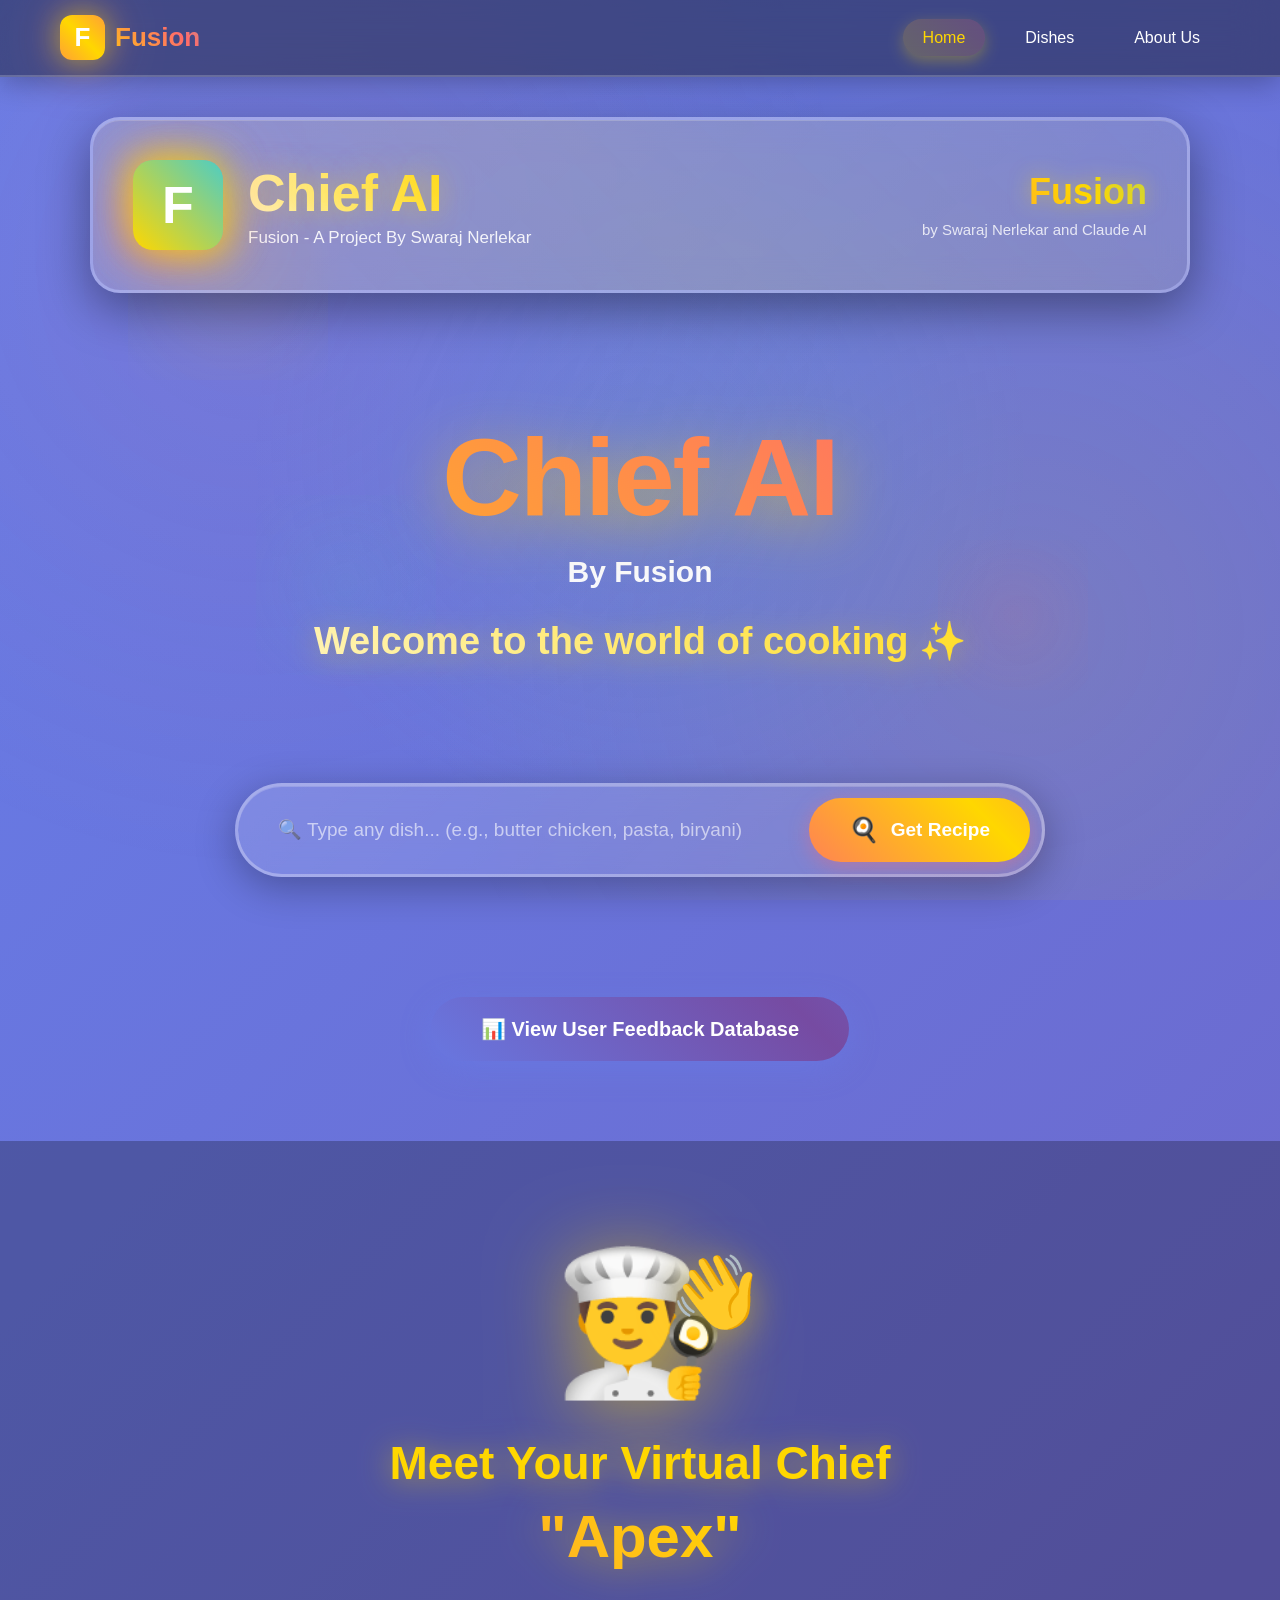
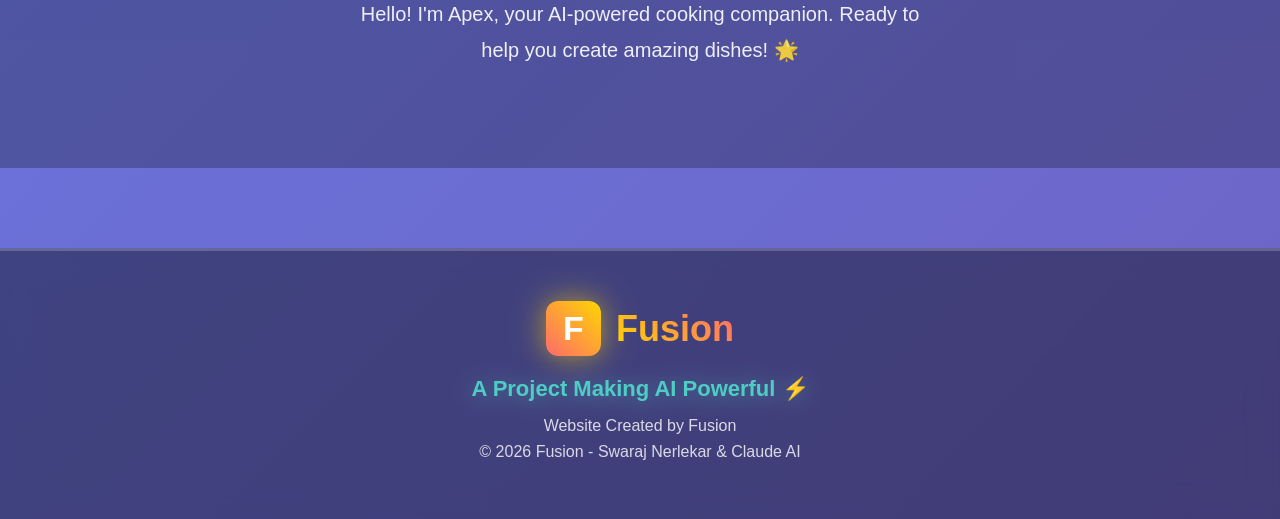
==== index.html @ 9bf187d8 "Add files via upload" ====
<!DOCTYPE html>
<html lang="en">
<head>
    <meta charset="UTF-8">
    <meta name="viewport" content="width=device-width, initial-scale=1.0">
    <title>Chief AI - Fusion by Swaraj Nerlekar ✨</title>
    <link rel="stylesheet" href="style.css">
    <style>
        /* Sparkle Effect */
        .sparkle {
            position: fixed;
            width: 4px;
            height: 4px;
            background: white;
            border-radius: 50%;
            pointer-events: none;
            animation: sparkleAnim 1.5s ease-out forwards;
            z-index: 9999;
        }

        @keyframes sparkleAnim {
            0% {
                opacity: 1;
                transform: scale(1) translateY(0);
            }
            100% {
                opacity: 0;
                transform: scale(0) translateY(-100px);
            }
        }

        /* Floating Background Shapes */
        .bg-decoration {
            position: fixed;
            width: 100%;
            height: 100%;
            top: 0;
            left: 0;
            pointer-events: none;
            z-index: 1;
            overflow: hidden;
        }

        .float-shape {
            position: absolute;
            opacity: 0.08;
            animation: floatRandom 20s ease-in-out infinite;
        }

        .shape1 {
            width: 200px;
            height: 200px;
            background: radial-gradient(circle, #ffd700, transparent);
            top: 20%;
            left: 10%;
            animation-delay: 0s;
        }

        .shape2 {
            width: 150px;
            height: 150px;
            background: radial-gradient(circle, #ff6b6b, transparent);
            top: 60%;
            right: 15%;
            animation-delay: 3s;
        }

        .shape3 {
            width: 180px;
            height: 180px;
            background: radial-gradient(circle, #4ecdc4, transparent);
            bottom: 25%;
            left: 20%;
            animation-delay: 6s;
        }

        @keyframes floatRandom {
            0%, 100% {
                transform: translate(0, 0) rotate(0deg);
            }
            33% {
                transform: translate(50px, -30px) rotate(120deg);
            }
            66% {
                transform: translate(-30px, 50px) rotate(240deg);
            }
        }

        /* Success Notification */
        .notification {
            position: fixed;
            top: 100px;
            right: -400px;
            background: linear-gradient(135deg, rgba(78, 205, 196, 0.95), rgba(68, 160, 141, 0.95));
            backdrop-filter: blur(10px);
            color: white;
            padding: 20px 30px;
            border-radius: 15px;
            box-shadow: 0 10px 40px rgba(0, 0, 0, 0.3);
            z-index: 10000;
            transition: right 0.5s ease;
            border: 2px solid rgba(255, 255, 255, 0.3);
        }

        .notification.show {
            right: 30px;
        }

        .notification-content {
            display: flex;
            align-items: center;
            gap: 15px;
        }

        .notification-icon {
            font-size: 30px;
        }

        .notification-text {
            font-size: 16px;
            font-weight: 600;
        }
    </style>
</head>
<body>
    <!-- Background Decorations -->
    <div class="bg-decoration">
        <div class="float-shape shape1"></div>
        <div class="float-shape shape2"></div>
        <div class="float-shape shape3"></div>
    </div>

    <!-- Success Notification -->
    <div id="notification" class="notification">
        <div class="notification-content">
            <span class="notification-icon">✅</span>
            <div>
                <div class="notification-text">Recipe Generated Successfully!</div>
                <div style="font-size: 13px; opacity: 0.9;">Scroll down to view your recipe</div>
            </div>
        </div>
    </div>

    <!-- Navigation Bar -->
    <nav class="navbar">
        <div class="nav-container">
            <div class="nav-logo">
                <span class="f-logo-nav">F</span>
                <span class="logo-text">Fusion</span>
            </div>
            <ul class="nav-menu">
                <li><a href="index.html" class="nav-link active">Home</a></li>
                <li><a href="dishes.html" class="nav-link">Dishes</a></li>
                <li><a href="about.html" class="nav-link">About Us</a></li>
            </ul>
        </div>
    </nav>

    <!-- Header with Title Box -->
    <header class="header-box">
        <div class="logo-container">
            <div class="f-logo">F</div>
            <div class="title-text">
                <h1 class="main-title">Chief AI</h1>
                <p class="subtitle">Fusion - A Project By Swaraj Nerlekar</p>
            </div>
        </div>
        <div class="fusion-badge">
            <span class="fusion-text">Fusion</span>
            <span class="credits">by Swaraj Nerlekar and Claude AI</span>
        </div>
    </header>

    <!-- Main Hero Section -->
    <section class="hero-section">
        <div class="dancing-title">
            <h2 class="chief-ai-main">Chief AI</h2>
            <p class="by-fusion">By Fusion</p>
        </div>
        <p class="welcome-text">Welcome to the world of cooking ✨</p>
    </section>

    <!-- AI Search Bar Section -->
    <section class="search-section">
        <div class="search-container">
            <div class="search-box">
                <input 
                    type="text" 
                    id="recipeSearch" 
                    placeholder="🔍 Type any dish... (e.g., butter chicken, pasta, biryani)"
                    autocomplete="off"
                />
                <button id="searchBtn" class="search-btn">
                    <span class="search-icon">🍳</span>
                    <span class="btn-text">Get Recipe</span>
                </button>
            </div>
        </div>
    </section>

    <!-- Loading Animation -->
    <div id="loadingAnimation" class="loading-container hidden">
        <div class="cooking-utensils">
            <span class="utensil">🍳</span>
            <span class="utensil">🔪</span>
            <span class="utensil">🥄</span>
            <span class="utensil">🍲</span>
        </div>
        <p class="loading-text">Your dish is being ready... ✨</p>
        <div class="loading-bar">
            <div class="loading-progress"></div>
        </div>
    </div>

    <!-- Recipe Display Section -->
    <section id="recipeSection" class="recipe-section hidden">
        <div class="recipe-container">
            <h2 id="recipeName" class="recipe-name"></h2>
            
            <!-- Ingredients -->
            <div class="ingredients-section">
                <h3 class="section-title">🥘 Ingredients</h3>
                <ul id="ingredientsList" class="ingredients-list"></ul>
            </div>

            <!-- Instructions -->
            <div class="instructions-section">
                <h3 class="section-title">👨‍🍳 Instructions</h3>
                <ol id="instructionsList" class="instructions-list"></ol>
            </div>

            <!-- Important Tips -->
            <div class="tips-section">
                <h3 class="section-title">⚠️ Important Tips</h3>
                <ul id="tipsList" class="tips-list"></ul>
            </div>
        </div>
    </section>

    <!-- Feedback Chat Section -->
    <section id="feedbackSection" class="feedback-section hidden">
        <div class="chat-container">
            <div class="chat-header">
                <div class="ai-avatar">🤖</div>
                <h3>How was your cooking experience?</h3>
            </div>
            <div id="chatMessages" class="chat-messages">
                <div class="ai-message">
                    <p>Hi! I'm your AI cooking assistant. How did the recipe turn out? Please share your experience! 😊</p>
                </div>
            </div>
            <div class="chat-input-container">
                <input 
                    type="text" 
                    id="userFeedback" 
                    placeholder="💬 Share your experience with the recipe..."
                    class="chat-input"
                />
                <button id="sendFeedback" class="send-btn">Send</button>
            </div>
        </div>
    </section>

    <!-- Database Viewer -->
    <section class="database-section">
        <button id="toggleDatabase" class="db-toggle-btn">📊 View User Feedback Database</button>
        <div id="databaseViewer" class="database-viewer hidden">
            <div class="db-header">
                <h3>📊 User Feedback Database</h3>
                <button id="closeDatabase" class="close-db-btn">✕</button>
            </div>
            <div class="db-stats">
                <div class="stat-box">
                    <span class="stat-value" id="totalFeedback">0</span>
                    <span class="stat-label">Total Feedbacks</span>
                </div>
                <div class="stat-box">
                    <span class="stat-value" id="totalRecipes">0</span>
                    <span class="stat-label">Recipes Generated</span>
                </div>
            </div>
            <table class="db-table">
                <thead>
                    <tr>
                        <th>ID</th>
                        <th>Recipe</th>
                        <th>User Feedback</th>
                        <th>AI Response</th>
                        <th>Timestamp</th>
                    </tr>
                </thead>
                <tbody id="databaseBody">
                </tbody>
            </table>
        </div>
    </section>

    <!-- Meet Your Virtual Chief -->
    <section class="virtual-chief-section">
        <div class="chief-container">
            <div class="chief-avatar-container">
                <div class="chief-avatar">👨‍🍳</div>
                <div class="waving-hand">👋</div>
            </div>
            <h2 class="chief-title">Meet Your Virtual Chief</h2>
            <h3 class="chief-name">"Apex"</h3>
            <p class="chief-intro">Hello! I'm Apex, your AI-powered cooking companion. Ready to help you create amazing dishes! 🌟</p>
        </div>
    </section>

    <!-- Footer -->
    <footer class="footer">
        <div class="footer-content">
            <div class="footer-logo">
                <span class="f-logo-footer">F</span>
                <span class="footer-brand">Fusion</span>
            </div>
            <p class="footer-tagline">A Project Making AI Powerful ⚡</p>
            <p class="footer-credits">Website Created by Fusion</p>
            <p class="footer-copyright">© 2026 Fusion - Swaraj Nerlekar & Claude AI</p>
        </div>
    </footer>

    <script src="main.js"></script>
    <script>
        // Sparkle effect on mouse move
        let lastSparkle = 0;
        document.addEventListener('mousemove', (e) => {
            const now = Date.now();
            if (now - lastSparkle > 50) { // Throttle sparkles
                createSparkle(e.clientX, e.clientY);
                lastSparkle = now;
            }
        });

        function createSparkle(x, y) {
            const sparkle = document.createElement('div');
            sparkle.className = 'sparkle';
            sparkle.style.left = x + 'px';
            sparkle.style.top = y + 'px';
            sparkle.style.background = `hsl(${Math.random() * 360}, 100%, 70%)`;
            document.body.appendChild(sparkle);
            
            setTimeout(() => sparkle.remove(), 1500);
        }

        // Show notification when recipe is generated
        function showNotification() {
            const notification = document.getElementById('notification');
            notification.classList.add('show');
            
            setTimeout(() => {
                notification.classList.remove('show');
            }, 4000);
        }

        // Add to your search function
        const originalSearchBtn = document.getElementById('searchBtn');
        originalSearchBtn.addEventListener('click', () => {
            const query = document.getElementById('recipeSearch').value.trim();
            if (query) {
                setTimeout(() => {
                    showNotification();
                }, 3000); // Show after loading completes
            }
        });

        // Smooth scroll to recipe
        function smoothScrollToRecipe() {
            document.getElementById('recipeSection').scrollIntoView({ 
                behavior: 'smooth',
                block: 'start'
            });
        }

        // Add parallax effect to background shapes
        document.addEventListener('mousemove', (e) => {
            const shapes = document.querySelectorAll('.float-shape');
            const x = e.clientX / window.innerWidth;
            const y = e.clientY / window.innerHeight;
            
            shapes.forEach((shape, index) => {
                const speed = (index + 1) * 20;
                const moveX = (x - 0.5) * speed;
                const moveY = (y - 0.5) * speed;
                shape.style.transform = `translate(${moveX}px, ${moveY}px)`;
            });
        });

        // Add typing effect sound (visual feedback)
        const searchInput = document.getElementById('recipeSearch');
        searchInput.addEventListener('input', function() {
            this.style.transform = 'scale(1.02)';
            setTimeout(() => {
                this.style.transform = 'scale(1)';
            }, 100);
        });

        // Add enter key animation
        document.getElementById('recipeSearch').addEventListener('keypress', (e) => {
            if (e.key === 'Enter') {
                const btn = document.getElementById('searchBtn');
                btn.style.transform = 'scale(0.95)';
                setTimeout(() => {
                    btn.style.transform = 'scale(1)';
                }, 150);
            }
        });

        // Add confetti effect when recipe loads
        function createConfetti() {
            const colors = ['#ffd700', '#ff6b6b', '#4ecdc4', '#fff'];
            for (let i = 0; i < 50; i++) {
                setTimeout(() => {
                    const confetti = document.createElement('div');
                    confetti.style.position = 'fixed';
                    confetti.style.width = '10px';
                    confetti.style.height = '10px';
                    confetti.style.backgroundColor = colors[Math.floor(Math.random() * colors.length)];
                    confetti.style.left = Math.random() * window.innerWidth + 'px';
                    confetti.style.top = '-20px';
                    confetti.style.borderRadius = '50%';
                    confetti.style.pointerEvents = 'none';
                    confetti.style.zIndex = '9999';
                    confetti.style.animation = 'confettiFall 3s ease-out forwards';
                    document.body.appendChild(confetti);
                    
                    setTimeout(() => confetti.remove(), 3000);
                }, i * 30);
            }
        }

        // Add confetti animation CSS
        const style = document.createElement('style');
        style.textContent = `
            @keyframes confettiFall {
                to {
                    transform: translateY(${window.innerHeight}px) rotate(${Math.random() * 360}deg);
                    opacity: 0;
                }
            }
        `;
        document.head.appendChild(style);
    </script>
</body>
</html>
---- style.css ----
* {
    margin: 0;
    padding: 0;
    box-sizing: border-box;
}

body {
    font-family: 'Segoe UI', Tahoma, Geneva, Verdana, sans-serif;
    background: linear-gradient(135deg, #667eea 0%, #764ba2 50%, #f093fb 100%);
    background-size: 400% 400%;
    animation: gradientFlow 15s ease infinite;
    color: #fff;
    overflow-x: hidden;
    position: relative;
}

/* Animated Background */
@keyframes gradientFlow {
    0% { background-position: 0% 50%; }
    50% { background-position: 100% 50%; }
    100% { background-position: 0% 50%; }
}

/* Floating Particles */
body::before {
    content: "";
    position: fixed;
    width: 100%;
    height: 100%;
    background-image: 
        radial-gradient(circle at 20% 30%, rgba(255, 107, 107, 0.1) 0%, transparent 50%),
        radial-gradient(circle at 80% 70%, rgba(255, 215, 0, 0.1) 0%, transparent 50%),
        radial-gradient(circle at 50% 50%, rgba(78, 205, 196, 0.1) 0%, transparent 50%);
    animation: particleFloat 20s ease-in-out infinite;
    pointer-events: none;
    z-index: 0;
}

@keyframes particleFloat {
    0%, 100% { opacity: 0.3; transform: scale(1); }
    50% { opacity: 0.6; transform: scale(1.1); }
}

/* Navbar */
.navbar {
    background: rgba(0, 0, 0, 0.4);
    backdrop-filter: blur(20px);
    padding: 15px 0;
    position: sticky;
    top: 0;
    z-index: 1000;
    border-bottom: 2px solid rgba(255, 255, 255, 0.2);
    box-shadow: 0 4px 30px rgba(0, 0, 0, 0.3);
}

.nav-container {
    max-width: 1200px;
    margin: 0 auto;
    display: flex;
    justify-content: space-between;
    align-items: center;
    padding: 0 20px;
    position: relative;
    z-index: 10;
}

.nav-logo {
    display: flex;
    align-items: center;
    gap: 10px;
    cursor: pointer;
    transition: transform 0.3s ease;
}

.nav-logo:hover {
    transform: scale(1.05);
}

.f-logo-nav {
    width: 45px;
    height: 45px;
    background: linear-gradient(45deg, #ff6b6b, #ffd700, #ff6b6b);
    background-size: 200% 200%;
    animation: logoGlow 3s ease infinite;
    border-radius: 12px;
    display: flex;
    align-items: center;
    justify-content: center;
    font-size: 26px;
    font-weight: bold;
    color: white;
    box-shadow: 0 0 30px rgba(255, 215, 0, 0.6), 0 0 60px rgba(255, 107, 107, 0.4);
}

@keyframes logoGlow {
    0%, 100% { background-position: 0% 50%; }
    50% { background-position: 100% 50%; }
}

.logo-text {
    font-size: 26px;
    font-weight: bold;
    background: linear-gradient(45deg, #ffd700, #ff6b6b, #4ecdc4);
    background-size: 200% 200%;
    animation: textShine 3s ease infinite;
    -webkit-background-clip: text;
    -webkit-text-fill-color: transparent;
    background-clip: text;
}

@keyframes textShine {
    0%, 100% { background-position: 0% 50%; }
    50% { background-position: 100% 50%; }
}

.nav-menu {
    display: flex;
    list-style: none;
    gap: 20px;
}

.nav-link {
    color: white;
    text-decoration: none;
    font-size: 16px;
    font-weight: 500;
    padding: 10px 20px;
    border-radius: 25px;
    transition: all 0.3s ease;
    position: relative;
    overflow: hidden;
}

.nav-link::before {
    content: "";
    position: absolute;
    top: 50%;
    left: 50%;
    width: 0;
    height: 0;
    border-radius: 50%;
    background: rgba(255, 255, 255, 0.2);
    transform: translate(-50%, -50%);
    transition: width 0.3s ease, height 0.3s ease;
}

.nav-link:hover::before {
    width: 200px;
    height: 200px;
}

.nav-link:hover, .nav-link.active {
    background: linear-gradient(45deg, rgba(255, 215, 0, 0.2), rgba(255, 107, 107, 0.2));
    color: #ffd700;
    transform: translateY(-2px);
    box-shadow: 0 5px 15px rgba(255, 215, 0, 0.3);
}

/* Header Box */
.header-box {
    background: linear-gradient(135deg, rgba(255, 255, 255, 0.15) 0%, rgba(255, 255, 255, 0.08) 100%);
    backdrop-filter: blur(15px);
    border: 3px solid rgba(255, 255, 255, 0.25);
    border-radius: 30px;
    padding: 40px;
    margin: 40px auto;
    max-width: 1100px;
    display: flex;
    justify-content: space-between;
    align-items: center;
    box-shadow: 0 15px 50px rgba(0, 0, 0, 0.4), inset 0 1px 0 rgba(255, 255, 255, 0.2);
    position: relative;
    z-index: 10;
    overflow: hidden;
}

.header-box::before {
    content: "";
    position: absolute;
    top: -50%;
    left: -50%;
    width: 200%;
    height: 200%;
    background: linear-gradient(45deg, transparent, rgba(255, 215, 0, 0.1), transparent);
    animation: shimmer 3s infinite;
}

@keyframes shimmer {
    0% { transform: translateX(-100%) translateY(-100%) rotate(45deg); }
    100% { transform: translateX(100%) translateY(100%) rotate(45deg); }
}

.logo-container {
    display: flex;
    align-items: center;
    gap: 25px;
    position: relative;
    z-index: 2;
}

.f-logo {
    width: 90px;
    height: 90px;
    background: linear-gradient(45deg, #ff6b6b, #ffd700, #4ecdc4, #ff6b6b);
    background-size: 300% 300%;
    animation: gradientShift 4s ease infinite, pulse 2s ease-in-out infinite;
    border-radius: 20px;
    display: flex;
    align-items: center;
    justify-content: center;
    font-size: 52px;
    font-weight: bold;
    color: white;
    box-shadow: 0 0 40px rgba(255, 215, 0, 0.8), 0 0 80px rgba(255, 107, 107, 0.5);
    position: relative;
}

.f-logo::after {
    content: "";
    position: absolute;
    top: -5px;
    left: -5px;
    right: -5px;
    bottom: -5px;
    background: linear-gradient(45deg, #ff6b6b, #ffd700, #4ecdc4);
    border-radius: 20px;
    z-index: -1;
    filter: blur(20px);
    opacity: 0.6;
}

@keyframes gradientShift {
    0%, 100% { background-position: 0% 50%; }
    50% { background-position: 100% 50%; }
}

@keyframes pulse {
    0%, 100% { transform: scale(1); }
    50% { transform: scale(1.05); }
}

.title-text .main-title {
    font-size: 52px;
    font-weight: 900;
    background: linear-gradient(45deg, #fff, #ffd700, #fff);
    background-size: 200% 200%;
    animation: textFlow 3s ease infinite;
    -webkit-background-clip: text;
    -webkit-text-fill-color: transparent;
    background-clip: text;
    margin-bottom: 5px;
    text-shadow: 0 0 30px rgba(255, 215, 0, 0.5);
}

@keyframes textFlow {
    0%, 100% { background-position: 0% 50%; }
    50% { background-position: 100% 50%; }
}

.title-text .subtitle {
    font-size: 17px;
    color: rgba(255, 255, 255, 0.9);
    font-weight: 500;
}

.fusion-badge {
    text-align: right;
    position: relative;
    z-index: 2;
}

.fusion-text {
    display: block;
    font-size: 36px;
    font-weight: bold;
    background: linear-gradient(45deg, #ff6b6b, #ffd700, #4ecdc4, #ff6b6b);
    background-size: 300% 300%;
    -webkit-background-clip: text;
    -webkit-text-fill-color: transparent;
    background-clip: text;
    animation: gradientShift 4s ease infinite;
    margin-bottom: 8px;
    filter: drop-shadow(0 0 10px rgba(255, 215, 0, 0.5));
}

.credits {
    font-size: 15px;
    color: rgba(255, 255, 255, 0.8);
}

/* Hero Section */
.hero-section {
    text-align: center;
    padding: 80px 20px;
    position: relative;
    z-index: 10;
}

.dancing-title {
    position: relative;
}

.chief-ai-main {
    font-size: 110px;
    font-weight: 900;
    background: linear-gradient(45deg, #ffd700, #ff6b6b, #4ecdc4, #ffd700);
    background-size: 300% 300%;
    -webkit-background-clip: text;
    -webkit-text-fill-color: transparent;
    background-clip: text;
    animation: gradientShift 4s ease infinite, dance 3s ease-in-out infinite;
    margin-bottom: 15px;
    filter: drop-shadow(0 10px 30px rgba(255, 215, 0, 0.6));
    letter-spacing: -2px;
}

@keyframes dance {
    0%, 100% { transform: translateY(0) scale(1) rotate(0deg); }
    25% { transform: translateY(-15px) scale(1.03) rotate(-1deg); }
    50% { transform: translateY(0) scale(0.98) rotate(0deg); }
    75% { transform: translateY(-10px) scale(1.02) rotate(1deg); }
}

.by-fusion {
    font-size: 30px;
    color: rgba(255, 255, 255, 0.95);
    font-weight: 600;
    animation: fadeGlow 2s ease-in-out infinite;
}

@keyframes fadeGlow {
    0%, 100% { opacity: 0.8; }
    50% { opacity: 1; text-shadow: 0 0 20px rgba(255, 215, 0, 0.5); }
}

.welcome-text {
    font-size: 38px;
    font-weight: 700;
    background: linear-gradient(45deg, #fff, #ffd700, #4ecdc4, #fff);
    background-size: 300% 300%;
    -webkit-background-clip: text;
    -webkit-text-fill-color: transparent;
    background-clip: text;
    animation: gradientShift 3s ease infinite;
    margin-top: 30px;
    filter: drop-shadow(0 5px 15px rgba(255, 215, 0, 0.4));
}

/* Search Section */
.search-section {
    padding: 40px 20px;
    max-width: 850px;
    margin: 0 auto;
    position: relative;
    z-index: 10;
}

.search-box {
    display: flex;
    gap: 12px;
    background: linear-gradient(135deg, rgba(255, 255, 255, 0.15), rgba(255, 255, 255, 0.08));
    backdrop-filter: blur(15px);
    border: 3px solid rgba(255, 255, 255, 0.3);
    border-radius: 50px;
    padding: 12px;
    box-shadow: 0 10px 40px rgba(0, 0, 0, 0.3), inset 0 1px 0 rgba(255, 255, 255, 0.2);
    transition: all 0.3s ease;
}

.search-box:hover {
    border-color: rgba(255, 215, 0, 0.5);
    box-shadow: 0 15px 50px rgba(255, 215, 0, 0.3), inset 0 1px 0 rgba(255, 255, 255, 0.2);
}

#recipeSearch {
    flex: 1;
    background: transparent;
    border: none;
    outline: none;
    color: white;
    font-size: 19px;
    padding: 18px 28px;
    font-weight: 500;
}

#recipeSearch::placeholder {
    color: rgba(255, 255, 255, 0.6);
}

.search-btn {
    background: linear-gradient(45deg, #ff6b6b, #ffd700, #ff6b6b);
    background-size: 200% 200%;
    animation: buttonGradient 3s ease infinite;
    border: none;
    border-radius: 40px;
    padding: 18px 40px;
    color: white;
    font-size: 19px;
    font-weight: 700;
    cursor: pointer;
    display: flex;
    align-items: center;
    gap: 12px;
    transition: all 0.3s ease;
    box-shadow: 0 5px 20px rgba(255, 107, 107, 0.4);
}

@keyframes buttonGradient {
    0%, 100% { background-position: 0% 50%; }
    50% { background-position: 100% 50%; }
}

.search-btn:hover {
    transform: translateY(-3px) scale(1.05);
    box-shadow: 0 10px 30px rgba(255, 107, 107, 0.6);
}

.search-btn:active {
    transform: translateY(-1px) scale(1.02);
}

.search-icon {
    font-size: 24px;
    animation: iconSpin 2s ease-in-out infinite;
}

@keyframes iconSpin {
    0%, 100% { transform: rotate(0deg); }
    25% { transform: rotate(-10deg); }
    75% { transform: rotate(10deg); }
}

/* Loading Animation */
.loading-container {
    text-align: center;
    padding: 80px 20px;
    position: relative;
    z-index: 10;
}

.cooking-utensils {
    display: flex;
    justify-content: center;
    gap: 40px;
    margin-bottom: 40px;
}

.utensil {
    font-size: 70px;
    animation: bounce 1.2s ease-in-out infinite;
    filter: drop-shadow(0 8px 20px rgba(255, 215, 0, 0.4));
}

.utensil:nth-child(1) { animation-delay: 0s; }
.utensil:nth-child(2) { animation-delay: 0.2s; }
.utensil:nth-child(3) { animation-delay: 0.4s; }
.utensil:nth-child(4) { animation-delay: 0.6s; }

@keyframes bounce {
    0%, 100% { transform: translateY(0) rotate(0deg); }
    50% { transform: translateY(-25px) rotate(15deg); }
}

.loading-text {
    font-size: 32px;
    font-weight: 700;
    background: linear-gradient(45deg, #ffd700, #ff6b6b, #4ecdc4);
    background-size: 200% 200%;
    -webkit-background-clip: text;
    -webkit-text-fill-color: transparent;
    background-clip: text;
    animation: textShine 2s ease infinite, pulse 1.5s ease-in-out infinite;
    margin-bottom: 30px;
}

.loading-bar {
    width: 350px;
    height: 10px;
    background: rgba(255, 255, 255, 0.2);
    border-radius: 10px;
    margin: 0 auto;
    overflow: hidden;
    box-shadow: 0 4px 15px rgba(0, 0, 0, 0.3), inset 0 2px 5px rgba(0, 0, 0, 0.3);
}

.loading-progress {
    height: 100%;
    background: linear-gradient(90deg, #ff6b6b, #ffd700, #4ecdc4, #ff6b6b);
    background-size: 300% 100%;
    animation: loading 2.5s linear infinite;
    box-shadow: 0 0 20px rgba(255, 215, 0, 0.6);
}

@keyframes loading {
    0% { width: 0%; background-position: 0% 0%; }
    100% { width: 100%; background-position: 300% 0%; }
}

.hidden {
    display: none !important;
}

/* Recipe Section */
.recipe-section {
    max-width: 950px;
    margin: 60px auto;
    padding: 0 20px;
    position: relative;
    z-index: 10;
}

.recipe-container {
    background: linear-gradient(135deg, rgba(255, 255, 255, 0.12), rgba(255, 255, 255, 0.06));
    backdrop-filter: blur(15px);
    border: 3px solid rgba(255, 255, 255, 0.25);
    border-radius: 30px;
    padding: 50px;
    box-shadow: 0 15px 50px rgba(0, 0, 0, 0.4), inset 0 1px 0 rgba(255, 255, 255, 0.2);
    animation: slideUp 0.6s ease-out;
}

@keyframes slideUp {
    from { opacity: 0; transform: translateY(30px); }
    to { opacity: 1; transform: translateY(0); }
}

.recipe-name {
    font-size: 56px;
    font-weight: 900;
    text-align: center;
    margin-bottom: 50px;
    background: linear-gradient(45deg, #ffd700, #ff6b6b, #4ecdc4);
    background-size: 200% 200%;
    -webkit-background-clip: text;
    -webkit-text-fill-color: transparent;
    background-clip: text;
    animation: textShine 3s ease infinite;
    filter: drop-shadow(0 5px 20px rgba(255, 215, 0, 0.5));
}

.section-title {
    font-size: 32px;
    margin-bottom: 25px;
    color: #ffd700;
    display: flex;
    align-items: center;
    gap: 10px;
    filter: drop-shadow(0 2px 10px rgba(255, 215, 0, 0.4));
}

.ingredients-section, .instructions-section, .tips-section {
    margin-bottom: 40px;
}

.ingredients-list, .instructions-list, .tips-list {
    background: rgba(0, 0, 0, 0.25);
    border-radius: 20px;
    padding: 30px;
    box-shadow: inset 0 2px 10px rgba(0, 0, 0, 0.3);
}

.ingredients-list li, .instructions-list li, .tips-list li {
    font-size: 19px;
    line-height: 2.2;
    padding: 12px 0;
    border-bottom: 1px solid rgba(255, 255, 255, 0.1);
    transition: all 0.3s ease;
}

.ingredients-list li:hover, .instructions-list li:hover, .tips-list li:hover {
    padding-left: 10px;
    background: rgba(255, 215, 0, 0.1);
    border-radius: 10px;
    border-bottom-color: rgba(255, 215, 0, 0.3);
}

.ingredients-list li:last-child, .instructions-list li:last-child, .tips-list li:last-child {
    border-bottom: none;
}

/* Feedback Chat Section */
.feedback-section {
    max-width: 850px;
    margin: 80px auto;
    padding: 0 20px;
    position: relative;
    z-index: 10;
}

.chat-container {
    background: linear-gradient(135deg, rgba(255, 255, 255, 0.12), rgba(255, 255, 255, 0.06));
    backdrop-filter: blur(15px);
    border: 3px solid rgba(255, 255, 255, 0.25);
    border-radius: 30px;
    padding: 40px;
    box-shadow: 0 15px 50px rgba(0, 0, 0, 0.4), inset 0 1px 0 rgba(255, 255, 255, 0.2);
}

.chat-header {
    text-align: center;
    margin-bottom: 30px;
}

.ai-avatar {
    font-size: 70px;
    margin-bottom: 15px;
    animation: wave 2.5s ease-in-out infinite;
    filter: drop-shadow(0 5px 20px rgba(255, 215, 0, 0.5));
}

@keyframes wave {
    0%, 100% { transform: rotate(0deg); }
    25% { transform: rotate(-15deg) scale(1.1); }
    75% { transform: rotate(15deg) scale(1.1); }
}

.chat-header h3 {
    font-size: 28px;
    background: linear-gradient(45deg, #ffd700, #ff6b6b);
    -webkit-background-clip: text;
    -webkit-text-fill-color: transparent;
    background-clip: text;
}

.chat-messages {
    max-height: 350px;
    overflow-y: auto;
    margin-bottom: 25px;
    padding: 25px;
    background: rgba(0, 0, 0, 0.25);
    border-radius: 20px;
    box-shadow: inset 0 2px 10px rgba(0, 0, 0, 0.3);
}

.chat-messages::-webkit-scrollbar {
    width: 8px;
}

.chat-messages::-webkit-scrollbar-track {
    background: rgba(255, 255, 255, 0.1);
    border-radius: 10px;
}

.chat-messages::-webkit-scrollbar-thumb {
    background: linear-gradient(45deg, #ffd700, #ff6b6b);
    border-radius: 10px;
}

.ai-message, .user-message {
    padding: 18px 22px;
    margin-bottom: 15px;
    border-radius: 18px;
    animation: slideIn 0.4s ease-out;
    box-shadow: 0 4px 15px rgba(0, 0, 0, 0.2);
}

.ai-message {
    background: linear-gradient(135deg, rgba(255, 215, 0, 0.25), rgba(255, 215, 0, 0.15));
    border-left: 5px solid #ffd700;
}

.user-message {
    background: linear-gradient(135deg, rgba(78, 205, 196, 0.25), rgba(78, 205, 196, 0.15));
    border-left: 5px solid #4ecdc4;
}

@keyframes slideIn {
    from { opacity: 0; transform: translateX(-30px); }
    to { opacity: 1; transform: translateX(0); }
}

.chat-input-container {
    display: flex;
    gap: 12px;
}

.chat-input {
    flex: 1;
    background: rgba(255, 255, 255, 0.1);
    border: 2px solid rgba(255, 255, 255, 0.3);
    border-radius: 30px;
    padding: 18px 25px;
    color: white;
    font-size: 17px;
    outline: none;
    transition: all 0.3s ease;
}

.chat-input:focus {
    border-color: rgba(255, 215, 0, 0.5);
    box-shadow: 0 0 20px rgba(255, 215, 0, 0.3);
}

.send-btn {
    background: linear-gradient(45deg, #4ecdc4, #44a08d);
    border: none;
    border-radius: 30px;
    padding: 18px 35px;
    color: white;
    font-weight: 700;
    font-size: 17px;
    cursor: pointer;
    transition: all 0.3s ease;
    box-shadow: 0 5px 20px rgba(78, 205, 196, 0.4);
}

.send-btn:hover {
    transform: translateY(-3px) scale(1.05);
    box-shadow: 0 10px 30px rgba(78, 205, 196, 0.6);
}

/* Database Section */
.database-section {
    max-width: 1150px;
    margin: 80px auto;
    padding: 0 20px;
    position: relative;
    z-index: 10;
}

.db-toggle-btn {
    display: block;
    margin: 0 auto;
    background: linear-gradient(45deg, #667eea, #764ba2, #667eea);
    background-size: 200% 200%;
    animation: buttonGradient 3s ease infinite;
    border: none;
    border-radius: 35px;
    padding: 20px 50px;
    color: white;
    font-size: 20px;
    font-weight: 700;
    cursor: pointer;
    transition: all 0.3s ease;
    box-shadow: 0 8px 30px rgba(102, 126, 234, 0.4);
}

.db-toggle-btn:hover {
    transform: translateY(-5px) scale(1.05);
    box-shadow: 0 15px 40px rgba(102, 126, 234, 0.6);
}

.database-viewer {
    background: linear-gradient(135deg, rgba(255, 255, 255, 0.12), rgba(255, 255, 255, 0.06));
    backdrop-filter: blur(15px);
    border: 3px solid rgba(255, 255, 255, 0.25);
    border-radius: 30px;
    padding: 40px;
    margin-top: 30px;
    box-shadow: 0 15px 50px rgba(0, 0, 0, 0.4), inset 0 1px 0 rgba(255, 255, 255, 0.2);
    animation: slideUp 0.6s ease-out;
}

.db-header {
    display: flex;
    justify-content: space-between;
    align-items: center;
    margin-bottom: 30px;
}

.db-header h3 {
    font-size: 32px;
    background: linear-gradient(45deg, #ffd700, #ff6b6b);
    -webkit-background-clip: text;
    -webkit-text-fill-color: transparent;
    background-clip: text;
}

.close-db-btn {
    background: rgba(255, 107, 107, 0.4);
    border: 2px solid rgba(255, 107, 107, 0.6);
    border-radius: 50%;
    width: 45px;
    height: 45px;
    color: white;
    font-size: 22px;
    cursor: pointer;
    transition: all 0.3s ease;
}

.close-db-btn:hover {
    background: rgba(255, 107, 107, 0.6);
    transform: rotate(90deg) scale(1.1);
    box-shadow: 0 5px 20px rgba(255, 107, 107, 0.5);
}

.db-stats {
    display: flex;
    gap: 25px;
    margin-bottom: 35px;
}

.stat-box {
    flex: 1;
    background: linear-gradient(135deg, rgba(0, 0, 0, 0.35), rgba(0, 0, 0, 0.25));
    border: 2px solid rgba(255, 215, 0, 0.3);
    border-radius: 20px;
    padding: 25px;
    text-align: center;
    transition: all 0.3s ease;
    box-shadow: inset 0 2px 10px rgba(0, 0, 0, 0.3);
}

.stat-box:hover {
    transform: translateY(-5px);
    box-shadow: 0 10px 30px rgba(255, 215, 0, 0.3), inset 0 2px 10px rgba(0, 0, 0, 0.3);
    border-color: rgba(255, 215, 0, 0.5);
}

.stat-value {
    display: block;
    font-size: 42px;
    font-weight: 900;
    background: linear-gradient(45deg, #ffd700, #ff6b6b);
    -webkit-background-clip: text;
    -webkit-text-fill-color: transparent;
    background-clip: text;
    margin-bottom: 8px;
}

.stat-label {
    display: block;
    font-size: 16px;
    color: rgba(255, 255, 255, 0.8);
    font-weight: 600;
}

.db-table {
    width: 100%;
    border-collapse: collapse;
    background: rgba(0, 0, 0, 0.25);
    border-radius: 20px;
    overflow: hidden;
    box-shadow: inset 0 2px 10px rgba(0, 0, 0, 0.3);
}

.db-table th, .db-table td {
    padding: 18px;
    text-align: left;
    border-bottom: 1px solid rgba(255, 255, 255, 0.1);
}

.db-table th {
    background: linear-gradient(135deg, rgba(255, 215, 0, 0.25), rgba(255, 215, 0, 0.15));
    font-weight: 700;
    color: #ffd700;
    font-size: 17px;
}

.db-table tr:hover {
    background: rgba(255, 215, 0, 0.08);
}

/* Virtual Chief Section */
.virtual-chief-section {
    text-align: center;
    padding: 100px 20px;
    background: rgba(0, 0, 0, 0.25);
    margin: 80px 0;
    position: relative;
    z-index: 10;
}

.chief-avatar-container {
    position: relative;
    display: inline-block;
    margin-bottom: 30px;
}

.chief-avatar {
    font-size: 140px;
    animation: float 4s ease-in-out infinite;
    filter: drop-shadow(0 10px 40px rgba(255, 215, 0, 0.6));
}

@keyframes float {
    0%, 100% { transform: translateY(0); }
    50% { transform: translateY(-25px); }
}

.waving-hand {
    position: absolute;
    font-size: 70px;
    top: 10px;
    right: -30px;
    animation: waveHand 1.5s ease-in-out infinite;
    filter: drop-shadow(0 5px 20px rgba(255, 215, 0, 0.5));
}

@keyframes waveHand {
    0%, 100% { transform: rotate(0deg); }
    25% { transform: rotate(25deg); }
    75% { transform: rotate(-25deg); }
}

.chief-title {
    font-size: 46px;
    margin-bottom: 12px;
    color: #ffd700;
    filter: drop-shadow(0 3px 15px rgba(255, 215, 0, 0.5));
}

.chief-name {
    font-size: 60px;
    font-weight: 900;
    background: linear-gradient(45deg, #ff6b6b, #ffd700, #4ecdc4, #ff6b6b);
    background-size: 200% 200%;
    -webkit-background-clip: text;
    -webkit-text-fill-color: transparent;
    background-clip: text;
    animation: textShine 3s ease infinite;
    margin-bottom: 25px;
    filter: drop-shadow(0 5px 20px rgba(255, 215, 0, 0.5));
}

.chief-intro {
    font-size: 20px;
    max-width: 600px;
    margin: 0 auto;
    color: rgba(255, 255, 255, 0.9);
    line-height: 1.8;
}

/* Footer */
.footer {
    background: rgba(0, 0, 0, 0.4);
    backdrop-filter: blur(15px);
    border-top: 3px solid rgba(255, 255, 255, 0.2);
    padding: 50px 20px;
    text-align: center;
    position: relative;
    z-index: 10;
}

.footer-content {
    max-width: 1200px;
    margin: 0 auto;
}

.footer-logo {
    display: flex;
    align-items: center;
    justify-content: center;
    gap: 15px;
    margin-bottom: 20px;
}

.f-logo-footer {
    width: 55px;
    height: 55px;
    background: linear-gradient(45deg, #ff6b6b, #ffd700);
    border-radius: 12px;
    display: inline-flex;
    align-items: center;
    justify-content: center;
    font-size: 34px;
    font-weight: bold;
    box-shadow: 0 0 30px rgba(255, 215, 0, 0.6);
}

.footer-brand {
    font-size: 36px;
    font-weight: bold;
    background: linear-gradient(45deg, #ffd700, #ff6b6b);
    -webkit-background-clip: text;
    -webkit-text-fill-color: transparent;
    background-clip: text;
}

.footer-tagline {
    font-size: 22px;
    font-weight: 700;
    color: #4ecdc4;
    margin: 15px 0;
    filter: drop-shadow(0 2px 10px rgba(78, 205, 196, 0.5));
}

.footer-credits, .footer-copyright {
    font-size: 16px;
    color: rgba(255, 255, 255, 0.8);
    margin: 8px 0;
}

/* Responsive Design */
@media (max-width: 768px) {
    .header-box {
        flex-direction: column;
        text-align: center;
        gap: 25px;
        padding: 30px 20px;
    }
    
    .chief-ai-main {
        font-size: 60px;
    }
    
    .nav-menu {
        gap: 10px;
    }
    
    .nav-link {
        padding: 8px 14px;
        font-size: 14px;
    }
    
    .recipe-container, .chat-container, .database-viewer {
        padding: 30px 20px;
    }
    
    .db-stats {
        flex-direction: column;
    }
    
    .f-logo {
        width: 70px;
        height: 70px;
        font-size: 40px;
    }
    
    .title-text .main-title {
        font-size: 36px;
    }
    
    .fusion-text {
        font-size: 28px;
    }
}
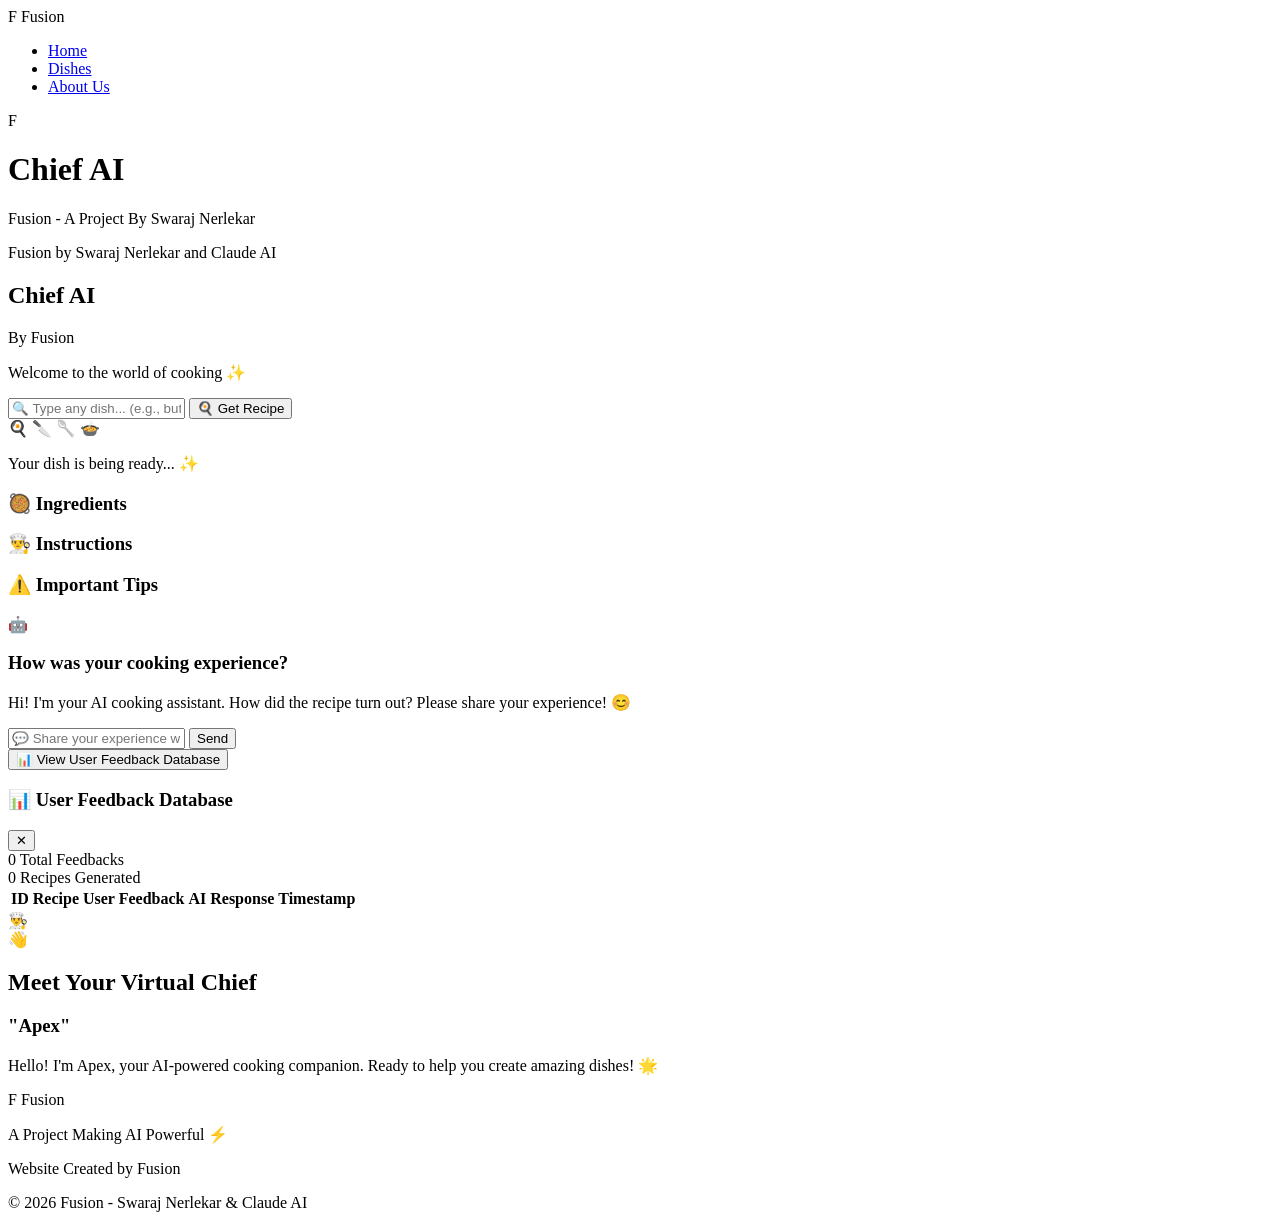
==== commit 46767df2: "Add files via upload" ====
--- a/index.html
+++ b/index.html
@@ -4,143 +4,9 @@
     <meta charset="UTF-8">
     <meta name="viewport" content="width=device-width, initial-scale=1.0">
     <title>Chief AI - Fusion by Swaraj Nerlekar ✨</title>
-    <link rel="stylesheet" href="style.css">
-    <style>
-        /* Sparkle Effect */
-        .sparkle {
-            position: fixed;
-            width: 4px;
-            height: 4px;
-            background: white;
-            border-radius: 50%;
-            pointer-events: none;
-            animation: sparkleAnim 1.5s ease-out forwards;
-            z-index: 9999;
-        }
-
-        @keyframes sparkleAnim {
-            0% {
-                opacity: 1;
-                transform: scale(1) translateY(0);
-            }
-            100% {
-                opacity: 0;
-                transform: scale(0) translateY(-100px);
-            }
-        }
-
-        /* Floating Background Shapes */
-        .bg-decoration {
-            position: fixed;
-            width: 100%;
-            height: 100%;
-            top: 0;
-            left: 0;
-            pointer-events: none;
-            z-index: 1;
-            overflow: hidden;
-        }
-
-        .float-shape {
-            position: absolute;
-            opacity: 0.08;
-            animation: floatRandom 20s ease-in-out infinite;
-        }
-
-        .shape1 {
-            width: 200px;
-            height: 200px;
-            background: radial-gradient(circle, #ffd700, transparent);
-            top: 20%;
-            left: 10%;
-            animation-delay: 0s;
-        }
-
-        .shape2 {
-            width: 150px;
-            height: 150px;
-            background: radial-gradient(circle, #ff6b6b, transparent);
-            top: 60%;
-            right: 15%;
-            animation-delay: 3s;
-        }
-
-        .shape3 {
-            width: 180px;
-            height: 180px;
-            background: radial-gradient(circle, #4ecdc4, transparent);
-            bottom: 25%;
-            left: 20%;
-            animation-delay: 6s;
-        }
-
-        @keyframes floatRandom {
-            0%, 100% {
-                transform: translate(0, 0) rotate(0deg);
-            }
-            33% {
-                transform: translate(50px, -30px) rotate(120deg);
-            }
-            66% {
-                transform: translate(-30px, 50px) rotate(240deg);
-            }
-        }
-
-        /* Success Notification */
-        .notification {
-            position: fixed;
-            top: 100px;
-            right: -400px;
-            background: linear-gradient(135deg, rgba(78, 205, 196, 0.95), rgba(68, 160, 141, 0.95));
-            backdrop-filter: blur(10px);
-            color: white;
-            padding: 20px 30px;
-            border-radius: 15px;
-            box-shadow: 0 10px 40px rgba(0, 0, 0, 0.3);
-            z-index: 10000;
-            transition: right 0.5s ease;
-            border: 2px solid rgba(255, 255, 255, 0.3);
-        }
-
-        .notification.show {
-            right: 30px;
-        }
-
-        .notification-content {
-            display: flex;
-            align-items: center;
-            gap: 15px;
-        }
-
-        .notification-icon {
-            font-size: 30px;
-        }
-
-        .notification-text {
-            font-size: 16px;
-            font-weight: 600;
-        }
-    </style>
+    <link rel="stylesheet" href="style-optimized.css">
 </head>
 <body>
-    <!-- Background Decorations -->
-    <div class="bg-decoration">
-        <div class="float-shape shape1"></div>
-        <div class="float-shape shape2"></div>
-        <div class="float-shape shape3"></div>
-    </div>
-
-    <!-- Success Notification -->
-    <div id="notification" class="notification">
-        <div class="notification-content">
-            <span class="notification-icon">✅</span>
-            <div>
-                <div class="notification-text">Recipe Generated Successfully!</div>
-                <div style="font-size: 13px; opacity: 0.9;">Scroll down to view your recipe</div>
-            </div>
-        </div>
-    </div>
-
     <!-- Navigation Bar -->
     <nav class="navbar">
         <div class="nav-container">
@@ -322,125 +188,5 @@
     </footer>
 
     <script src="main.js"></script>
-    <script>
-        // Sparkle effect on mouse move
-        let lastSparkle = 0;
-        document.addEventListener('mousemove', (e) => {
-            const now = Date.now();
-            if (now - lastSparkle > 50) { // Throttle sparkles
-                createSparkle(e.clientX, e.clientY);
-                lastSparkle = now;
-            }
-        });
-
-        function createSparkle(x, y) {
-            const sparkle = document.createElement('div');
-            sparkle.className = 'sparkle';
-            sparkle.style.left = x + 'px';
-            sparkle.style.top = y + 'px';
-            sparkle.style.background = `hsl(${Math.random() * 360}, 100%, 70%)`;
-            document.body.appendChild(sparkle);
-            
-            setTimeout(() => sparkle.remove(), 1500);
-        }
-
-        // Show notification when recipe is generated
-        function showNotification() {
-            const notification = document.getElementById('notification');
-            notification.classList.add('show');
-            
-            setTimeout(() => {
-                notification.classList.remove('show');
-            }, 4000);
-        }
-
-        // Add to your search function
-        const originalSearchBtn = document.getElementById('searchBtn');
-        originalSearchBtn.addEventListener('click', () => {
-            const query = document.getElementById('recipeSearch').value.trim();
-            if (query) {
-                setTimeout(() => {
-                    showNotification();
-                }, 3000); // Show after loading completes
-            }
-        });
-
-        // Smooth scroll to recipe
-        function smoothScrollToRecipe() {
-            document.getElementById('recipeSection').scrollIntoView({ 
-                behavior: 'smooth',
-                block: 'start'
-            });
-        }
-
-        // Add parallax effect to background shapes
-        document.addEventListener('mousemove', (e) => {
-            const shapes = document.querySelectorAll('.float-shape');
-            const x = e.clientX / window.innerWidth;
-            const y = e.clientY / window.innerHeight;
-            
-            shapes.forEach((shape, index) => {
-                const speed = (index + 1) * 20;
-                const moveX = (x - 0.5) * speed;
-                const moveY = (y - 0.5) * speed;
-                shape.style.transform = `translate(${moveX}px, ${moveY}px)`;
-            });
-        });
-
-        // Add typing effect sound (visual feedback)
-        const searchInput = document.getElementById('recipeSearch');
-        searchInput.addEventListener('input', function() {
-            this.style.transform = 'scale(1.02)';
-            setTimeout(() => {
-                this.style.transform = 'scale(1)';
-            }, 100);
-        });
-
-        // Add enter key animation
-        document.getElementById('recipeSearch').addEventListener('keypress', (e) => {
-            if (e.key === 'Enter') {
-                const btn = document.getElementById('searchBtn');
-                btn.style.transform = 'scale(0.95)';
-                setTimeout(() => {
-                    btn.style.transform = 'scale(1)';
-                }, 150);
-            }
-        });
-
-        // Add confetti effect when recipe loads
-        function createConfetti() {
-            const colors = ['#ffd700', '#ff6b6b', '#4ecdc4', '#fff'];
-            for (let i = 0; i < 50; i++) {
-                setTimeout(() => {
-                    const confetti = document.createElement('div');
-                    confetti.style.position = 'fixed';
-                    confetti.style.width = '10px';
-                    confetti.style.height = '10px';
-                    confetti.style.backgroundColor = colors[Math.floor(Math.random() * colors.length)];
-                    confetti.style.left = Math.random() * window.innerWidth + 'px';
-                    confetti.style.top = '-20px';
-                    confetti.style.borderRadius = '50%';
-                    confetti.style.pointerEvents = 'none';
-                    confetti.style.zIndex = '9999';
-                    confetti.style.animation = 'confettiFall 3s ease-out forwards';
-                    document.body.appendChild(confetti);
-                    
-                    setTimeout(() => confetti.remove(), 3000);
-                }, i * 30);
-            }
-        }
-
-        // Add confetti animation CSS
-        const style = document.createElement('style');
-        style.textContent = `
-            @keyframes confettiFall {
-                to {
-                    transform: translateY(${window.innerHeight}px) rotate(${Math.random() * 360}deg);
-                    opacity: 0;
-                }
-            }
-        `;
-        document.head.appendChild(style);
-    </script>
 </body>
 </html>
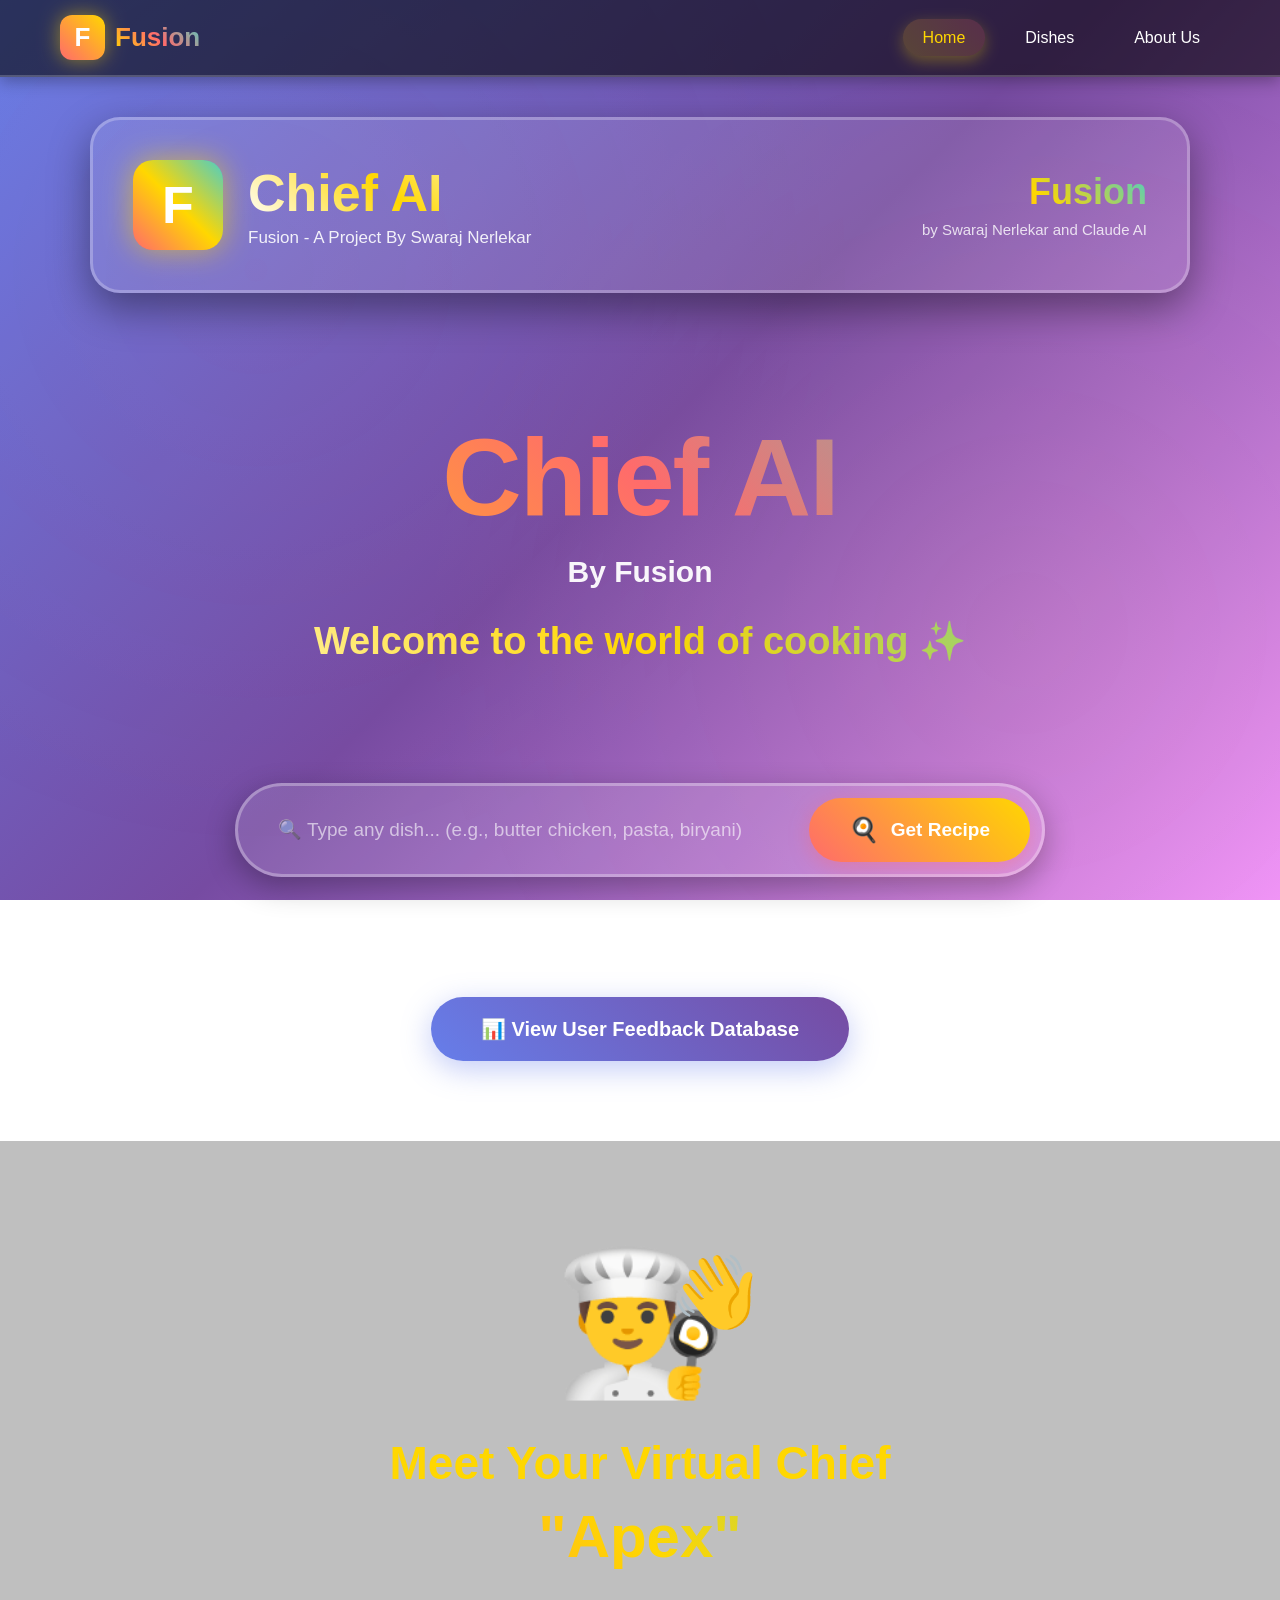
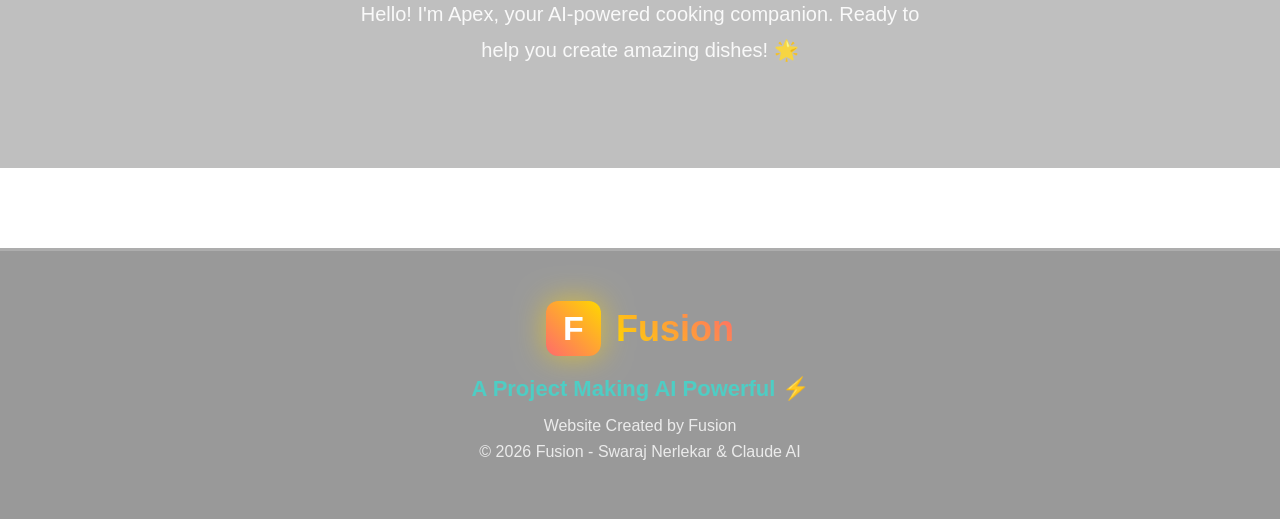
==== commit a425bdc5: "Update index.html" ====
--- a/index.html
+++ b/index.html
@@ -4,7 +4,7 @@
     <meta charset="UTF-8">
     <meta name="viewport" content="width=device-width, initial-scale=1.0">
     <title>Chief AI - Fusion by Swaraj Nerlekar ✨</title>
-    <link rel="stylesheet" href="style-optimized.css">
+    <link rel="stylesheet" href="style.css">
 </head>
 <body>
     <!-- Navigation Bar -->
--- a/style.css
+++ b/style.css
@@ -0,0 +1,828 @@
+* {
+    margin: 0;
+    padding: 0;
+    box-sizing: border-box;
+}
+
+body {
+    font-family: 'Segoe UI', Tahoma, Geneva, Verdana, sans-serif;
+    background: linear-gradient(135deg, #667eea 0%, #764ba2 50%, #f093fb 100%);
+    background-attachment: fixed;
+    color: #fff;
+    overflow-x: hidden;
+    position: relative;
+}
+
+/* Simplified Background - No animation for performance */
+body::before {
+    content: "";
+    position: fixed;
+    width: 100%;
+    height: 100%;
+    background-image: 
+        radial-gradient(circle at 20% 30%, rgba(255, 107, 107, 0.1) 0%, transparent 50%),
+        radial-gradient(circle at 80% 70%, rgba(255, 215, 0, 0.1) 0%, transparent 50%);
+    pointer-events: none;
+    z-index: 0;
+    opacity: 0.5;
+}
+
+/* Navbar - Reduced blur */
+.navbar {
+    background: rgba(0, 0, 0, 0.6);
+    padding: 15px 0;
+    position: sticky;
+    top: 0;
+    z-index: 1000;
+    border-bottom: 2px solid rgba(255, 255, 255, 0.2);
+    box-shadow: 0 4px 15px rgba(0, 0, 0, 0.3);
+}
+
+.nav-container {
+    max-width: 1200px;
+    margin: 0 auto;
+    display: flex;
+    justify-content: space-between;
+    align-items: center;
+    padding: 0 20px;
+    position: relative;
+    z-index: 10;
+}
+
+.nav-logo {
+    display: flex;
+    align-items: center;
+    gap: 10px;
+    cursor: pointer;
+    transition: transform 0.3s ease;
+}
+
+.nav-logo:hover {
+    transform: scale(1.05);
+}
+
+.f-logo-nav {
+    width: 45px;
+    height: 45px;
+    background: linear-gradient(45deg, #ff6b6b, #ffd700);
+    border-radius: 12px;
+    display: flex;
+    align-items: center;
+    justify-content: center;
+    font-size: 26px;
+    font-weight: bold;
+    color: white;
+    box-shadow: 0 0 20px rgba(255, 215, 0, 0.5);
+}
+
+.logo-text {
+    font-size: 26px;
+    font-weight: bold;
+    background: linear-gradient(45deg, #ffd700, #ff6b6b, #4ecdc4);
+    -webkit-background-clip: text;
+    -webkit-text-fill-color: transparent;
+    background-clip: text;
+}
+
+.nav-menu {
+    display: flex;
+    list-style: none;
+    gap: 20px;
+}
+
+.nav-link {
+    color: white;
+    text-decoration: none;
+    font-size: 16px;
+    font-weight: 500;
+    padding: 10px 20px;
+    border-radius: 25px;
+    transition: all 0.3s ease;
+    position: relative;
+}
+
+.nav-link:hover, .nav-link.active {
+    background: linear-gradient(45deg, rgba(255, 215, 0, 0.2), rgba(255, 107, 107, 0.2));
+    color: #ffd700;
+    transform: translateY(-2px);
+    box-shadow: 0 5px 15px rgba(255, 215, 0, 0.3);
+}
+
+/* Header Box - Simplified */
+.header-box {
+    background: rgba(255, 255, 255, 0.1);
+    border: 3px solid rgba(255, 255, 255, 0.25);
+    border-radius: 30px;
+    padding: 40px;
+    margin: 40px auto;
+    max-width: 1100px;
+    display: flex;
+    justify-content: space-between;
+    align-items: center;
+    box-shadow: 0 15px 40px rgba(0, 0, 0, 0.4);
+    position: relative;
+    z-index: 10;
+}
+
+.logo-container {
+    display: flex;
+    align-items: center;
+    gap: 25px;
+    position: relative;
+    z-index: 2;
+}
+
+.f-logo {
+    width: 90px;
+    height: 90px;
+    background: linear-gradient(45deg, #ff6b6b, #ffd700, #4ecdc4);
+    border-radius: 20px;
+    display: flex;
+    align-items: center;
+    justify-content: center;
+    font-size: 52px;
+    font-weight: bold;
+    color: white;
+    box-shadow: 0 0 30px rgba(255, 215, 0, 0.6);
+}
+
+.title-text .main-title {
+    font-size: 52px;
+    font-weight: 900;
+    background: linear-gradient(45deg, #fff, #ffd700, #fff);
+    -webkit-background-clip: text;
+    -webkit-text-fill-color: transparent;
+    background-clip: text;
+    margin-bottom: 5px;
+}
+
+.title-text .subtitle {
+    font-size: 17px;
+    color: rgba(255, 255, 255, 0.9);
+    font-weight: 500;
+}
+
+.fusion-badge {
+    text-align: right;
+    position: relative;
+    z-index: 2;
+}
+
+.fusion-text {
+    display: block;
+    font-size: 36px;
+    font-weight: bold;
+    background: linear-gradient(45deg, #ff6b6b, #ffd700, #4ecdc4);
+    -webkit-background-clip: text;
+    -webkit-text-fill-color: transparent;
+    background-clip: text;
+    margin-bottom: 8px;
+}
+
+.credits {
+    font-size: 15px;
+    color: rgba(255, 255, 255, 0.8);
+}
+
+/* Hero Section */
+.hero-section {
+    text-align: center;
+    padding: 80px 20px;
+    position: relative;
+    z-index: 10;
+}
+
+.dancing-title {
+    position: relative;
+}
+
+.chief-ai-main {
+    font-size: 110px;
+    font-weight: 900;
+    background: linear-gradient(45deg, #ffd700, #ff6b6b, #4ecdc4);
+    -webkit-background-clip: text;
+    -webkit-text-fill-color: transparent;
+    background-clip: text;
+    margin-bottom: 15px;
+    letter-spacing: -2px;
+}
+
+.by-fusion {
+    font-size: 30px;
+    color: rgba(255, 255, 255, 0.95);
+    font-weight: 600;
+}
+
+.welcome-text {
+    font-size: 38px;
+    font-weight: 700;
+    background: linear-gradient(45deg, #fff, #ffd700, #4ecdc4);
+    -webkit-background-clip: text;
+    -webkit-text-fill-color: transparent;
+    background-clip: text;
+    margin-top: 30px;
+}
+
+/* Search Section */
+.search-section {
+    padding: 40px 20px;
+    max-width: 850px;
+    margin: 0 auto;
+    position: relative;
+    z-index: 10;
+}
+
+.search-box {
+    display: flex;
+    gap: 12px;
+    background: rgba(255, 255, 255, 0.12);
+    border: 3px solid rgba(255, 255, 255, 0.3);
+    border-radius: 50px;
+    padding: 12px;
+    box-shadow: 0 10px 30px rgba(0, 0, 0, 0.3);
+    transition: all 0.3s ease;
+}
+
+.search-box:hover {
+    border-color: rgba(255, 215, 0, 0.5);
+    box-shadow: 0 15px 40px rgba(255, 215, 0, 0.3);
+}
+
+#recipeSearch {
+    flex: 1;
+    background: transparent;
+    border: none;
+    outline: none;
+    color: white;
+    font-size: 19px;
+    padding: 18px 28px;
+    font-weight: 500;
+}
+
+#recipeSearch::placeholder {
+    color: rgba(255, 255, 255, 0.6);
+}
+
+.search-btn {
+    background: linear-gradient(45deg, #ff6b6b, #ffd700);
+    border: none;
+    border-radius: 40px;
+    padding: 18px 40px;
+    color: white;
+    font-size: 19px;
+    font-weight: 700;
+    cursor: pointer;
+    display: flex;
+    align-items: center;
+    gap: 12px;
+    transition: all 0.3s ease;
+    box-shadow: 0 5px 20px rgba(255, 107, 107, 0.4);
+}
+
+.search-btn:hover {
+    transform: translateY(-3px) scale(1.05);
+    box-shadow: 0 10px 30px rgba(255, 107, 107, 0.6);
+}
+
+.search-btn:active {
+    transform: translateY(-1px) scale(1.02);
+}
+
+.search-icon {
+    font-size: 24px;
+}
+
+/* Loading Animation - Simplified */
+.loading-container {
+    text-align: center;
+    padding: 80px 20px;
+    position: relative;
+    z-index: 10;
+}
+
+.cooking-utensils {
+    display: flex;
+    justify-content: center;
+    gap: 40px;
+    margin-bottom: 40px;
+}
+
+.utensil {
+    font-size: 70px;
+    animation: simpleBounce 1.2s ease-in-out infinite;
+}
+
+.utensil:nth-child(1) { animation-delay: 0s; }
+.utensil:nth-child(2) { animation-delay: 0.2s; }
+.utensil:nth-child(3) { animation-delay: 0.4s; }
+.utensil:nth-child(4) { animation-delay: 0.6s; }
+
+@keyframes simpleBounce {
+    0%, 100% { transform: translateY(0); }
+    50% { transform: translateY(-20px); }
+}
+
+.loading-text {
+    font-size: 32px;
+    font-weight: 700;
+    background: linear-gradient(45deg, #ffd700, #ff6b6b, #4ecdc4);
+    -webkit-background-clip: text;
+    -webkit-text-fill-color: transparent;
+    background-clip: text;
+    margin-bottom: 30px;
+}
+
+.loading-bar {
+    width: 350px;
+    height: 10px;
+    background: rgba(255, 255, 255, 0.2);
+    border-radius: 10px;
+    margin: 0 auto;
+    overflow: hidden;
+    box-shadow: 0 4px 15px rgba(0, 0, 0, 0.3);
+}
+
+.loading-progress {
+    height: 100%;
+    background: linear-gradient(90deg, #ff6b6b, #ffd700, #4ecdc4);
+    animation: simpleLoading 2.5s linear infinite;
+    box-shadow: 0 0 20px rgba(255, 215, 0, 0.6);
+}
+
+@keyframes simpleLoading {
+    0% { width: 0%; }
+    100% { width: 100%; }
+}
+
+.hidden {
+    display: none !important;
+}
+
+/* Recipe Section */
+.recipe-section {
+    max-width: 950px;
+    margin: 60px auto;
+    padding: 0 20px;
+    position: relative;
+    z-index: 10;
+}
+
+.recipe-container {
+    background: rgba(255, 255, 255, 0.1);
+    border: 3px solid rgba(255, 255, 255, 0.25);
+    border-radius: 30px;
+    padding: 50px;
+    box-shadow: 0 15px 40px rgba(0, 0, 0, 0.4);
+}
+
+.recipe-name {
+    font-size: 56px;
+    font-weight: 900;
+    text-align: center;
+    margin-bottom: 50px;
+    background: linear-gradient(45deg, #ffd700, #ff6b6b, #4ecdc4);
+    -webkit-background-clip: text;
+    -webkit-text-fill-color: transparent;
+    background-clip: text;
+}
+
+.section-title {
+    font-size: 32px;
+    margin-bottom: 25px;
+    color: #ffd700;
+    display: flex;
+    align-items: center;
+    gap: 10px;
+}
+
+.ingredients-section, .instructions-section, .tips-section {
+    margin-bottom: 40px;
+}
+
+.ingredients-list, .instructions-list, .tips-list {
+    background: rgba(0, 0, 0, 0.25);
+    border-radius: 20px;
+    padding: 30px;
+}
+
+.ingredients-list li, .instructions-list li, .tips-list li {
+    font-size: 19px;
+    line-height: 2.2;
+    padding: 12px 0;
+    border-bottom: 1px solid rgba(255, 255, 255, 0.1);
+    transition: all 0.3s ease;
+}
+
+.ingredients-list li:hover, .instructions-list li:hover, .tips-list li:hover {
+    padding-left: 10px;
+    background: rgba(255, 215, 0, 0.1);
+    border-radius: 10px;
+}
+
+.ingredients-list li:last-child, .instructions-list li:last-child, .tips-list li:last-child {
+    border-bottom: none;
+}
+
+/* Feedback Chat Section */
+.feedback-section {
+    max-width: 850px;
+    margin: 80px auto;
+    padding: 0 20px;
+    position: relative;
+    z-index: 10;
+}
+
+.chat-container {
+    background: rgba(255, 255, 255, 0.1);
+    border: 3px solid rgba(255, 255, 255, 0.25);
+    border-radius: 30px;
+    padding: 40px;
+    box-shadow: 0 15px 40px rgba(0, 0, 0, 0.4);
+}
+
+.chat-header {
+    text-align: center;
+    margin-bottom: 30px;
+}
+
+.ai-avatar {
+    font-size: 70px;
+    margin-bottom: 15px;
+}
+
+.chat-header h3 {
+    font-size: 28px;
+    background: linear-gradient(45deg, #ffd700, #ff6b6b);
+    -webkit-background-clip: text;
+    -webkit-text-fill-color: transparent;
+    background-clip: text;
+}
+
+.chat-messages {
+    max-height: 350px;
+    overflow-y: auto;
+    margin-bottom: 25px;
+    padding: 25px;
+    background: rgba(0, 0, 0, 0.25);
+    border-radius: 20px;
+}
+
+.chat-messages::-webkit-scrollbar {
+    width: 8px;
+}
+
+.chat-messages::-webkit-scrollbar-track {
+    background: rgba(255, 255, 255, 0.1);
+    border-radius: 10px;
+}
+
+.chat-messages::-webkit-scrollbar-thumb {
+    background: linear-gradient(45deg, #ffd700, #ff6b6b);
+    border-radius: 10px;
+}
+
+.ai-message, .user-message {
+    padding: 18px 22px;
+    margin-bottom: 15px;
+    border-radius: 18px;
+    box-shadow: 0 4px 15px rgba(0, 0, 0, 0.2);
+}
+
+.ai-message {
+    background: rgba(255, 215, 0, 0.2);
+    border-left: 5px solid #ffd700;
+}
+
+.user-message {
+    background: rgba(78, 205, 196, 0.2);
+    border-left: 5px solid #4ecdc4;
+}
+
+.chat-input-container {
+    display: flex;
+    gap: 12px;
+}
+
+.chat-input {
+    flex: 1;
+    background: rgba(255, 255, 255, 0.1);
+    border: 2px solid rgba(255, 255, 255, 0.3);
+    border-radius: 30px;
+    padding: 18px 25px;
+    color: white;
+    font-size: 17px;
+    outline: none;
+    transition: all 0.3s ease;
+}
+
+.chat-input:focus {
+    border-color: rgba(255, 215, 0, 0.5);
+    box-shadow: 0 0 20px rgba(255, 215, 0, 0.3);
+}
+
+.send-btn {
+    background: linear-gradient(45deg, #4ecdc4, #44a08d);
+    border: none;
+    border-radius: 30px;
+    padding: 18px 35px;
+    color: white;
+    font-weight: 700;
+    font-size: 17px;
+    cursor: pointer;
+    transition: all 0.3s ease;
+    box-shadow: 0 5px 20px rgba(78, 205, 196, 0.4);
+}
+
+.send-btn:hover {
+    transform: translateY(-3px) scale(1.05);
+    box-shadow: 0 10px 30px rgba(78, 205, 196, 0.6);
+}
+
+/* Database Section */
+.database-section {
+    max-width: 1150px;
+    margin: 80px auto;
+    padding: 0 20px;
+    position: relative;
+    z-index: 10;
+}
+
+.db-toggle-btn {
+    display: block;
+    margin: 0 auto;
+    background: linear-gradient(45deg, #667eea, #764ba2);
+    border: none;
+    border-radius: 35px;
+    padding: 20px 50px;
+    color: white;
+    font-size: 20px;
+    font-weight: 700;
+    cursor: pointer;
+    transition: all 0.3s ease;
+    box-shadow: 0 8px 30px rgba(102, 126, 234, 0.4);
+}
+
+.db-toggle-btn:hover {
+    transform: translateY(-5px) scale(1.05);
+    box-shadow: 0 15px 40px rgba(102, 126, 234, 0.6);
+}
+
+.database-viewer {
+    background: rgba(255, 255, 255, 0.1);
+    border: 3px solid rgba(255, 255, 255, 0.25);
+    border-radius: 30px;
+    padding: 40px;
+    margin-top: 30px;
+    box-shadow: 0 15px 40px rgba(0, 0, 0, 0.4);
+}
+
+.db-header {
+    display: flex;
+    justify-content: space-between;
+    align-items: center;
+    margin-bottom: 30px;
+}
+
+.db-header h3 {
+    font-size: 32px;
+    background: linear-gradient(45deg, #ffd700, #ff6b6b);
+    -webkit-background-clip: text;
+    -webkit-text-fill-color: transparent;
+    background-clip: text;
+}
+
+.close-db-btn {
+    background: rgba(255, 107, 107, 0.4);
+    border: 2px solid rgba(255, 107, 107, 0.6);
+    border-radius: 50%;
+    width: 45px;
+    height: 45px;
+    color: white;
+    font-size: 22px;
+    cursor: pointer;
+    transition: all 0.3s ease;
+}
+
+.close-db-btn:hover {
+    background: rgba(255, 107, 107, 0.6);
+    transform: scale(1.1);
+}
+
+.db-stats {
+    display: flex;
+    gap: 25px;
+    margin-bottom: 35px;
+}
+
+.stat-box {
+    flex: 1;
+    background: rgba(0, 0, 0, 0.3);
+    border: 2px solid rgba(255, 215, 0, 0.3);
+    border-radius: 20px;
+    padding: 25px;
+    text-align: center;
+    transition: all 0.3s ease;
+}
+
+.stat-box:hover {
+    transform: translateY(-5px);
+    box-shadow: 0 10px 30px rgba(255, 215, 0, 0.3);
+    border-color: rgba(255, 215, 0, 0.5);
+}
+
+.stat-value {
+    display: block;
+    font-size: 42px;
+    font-weight: 900;
+    background: linear-gradient(45deg, #ffd700, #ff6b6b);
+    -webkit-background-clip: text;
+    -webkit-text-fill-color: transparent;
+    background-clip: text;
+    margin-bottom: 8px;
+}
+
+.stat-label {
+    display: block;
+    font-size: 16px;
+    color: rgba(255, 255, 255, 0.8);
+    font-weight: 600;
+}
+
+.db-table {
+    width: 100%;
+    border-collapse: collapse;
+    background: rgba(0, 0, 0, 0.25);
+    border-radius: 20px;
+    overflow: hidden;
+}
+
+.db-table th, .db-table td {
+    padding: 18px;
+    text-align: left;
+    border-bottom: 1px solid rgba(255, 255, 255, 0.1);
+}
+
+.db-table th {
+    background: rgba(255, 215, 0, 0.2);
+    font-weight: 700;
+    color: #ffd700;
+    font-size: 17px;
+}
+
+.db-table tr:hover {
+    background: rgba(255, 215, 0, 0.08);
+}
+
+/* Virtual Chief Section */
+.virtual-chief-section {
+    text-align: center;
+    padding: 100px 20px;
+    background: rgba(0, 0, 0, 0.25);
+    margin: 80px 0;
+    position: relative;
+    z-index: 10;
+}
+
+.chief-avatar-container {
+    position: relative;
+    display: inline-block;
+    margin-bottom: 30px;
+}
+
+.chief-avatar {
+    font-size: 140px;
+}
+
+.waving-hand {
+    position: absolute;
+    font-size: 70px;
+    top: 10px;
+    right: -30px;
+}
+
+.chief-title {
+    font-size: 46px;
+    margin-bottom: 12px;
+    color: #ffd700;
+}
+
+.chief-name {
+    font-size: 60px;
+    font-weight: 900;
+    background: linear-gradient(45deg, #ff6b6b, #ffd700, #4ecdc4);
+    -webkit-background-clip: text;
+    -webkit-text-fill-color: transparent;
+    background-clip: text;
+    margin-bottom: 25px;
+}
+
+.chief-intro {
+    font-size: 20px;
+    max-width: 600px;
+    margin: 0 auto;
+    color: rgba(255, 255, 255, 0.9);
+    line-height: 1.8;
+}
+
+/* Footer */
+.footer {
+    background: rgba(0, 0, 0, 0.4);
+    border-top: 3px solid rgba(255, 255, 255, 0.2);
+    padding: 50px 20px;
+    text-align: center;
+    position: relative;
+    z-index: 10;
+}
+
+.footer-content {
+    max-width: 1200px;
+    margin: 0 auto;
+}
+
+.footer-logo {
+    display: flex;
+    align-items: center;
+    justify-content: center;
+    gap: 15px;
+    margin-bottom: 20px;
+}
+
+.f-logo-footer {
+    width: 55px;
+    height: 55px;
+    background: linear-gradient(45deg, #ff6b6b, #ffd700);
+    border-radius: 12px;
+    display: inline-flex;
+    align-items: center;
+    justify-content: center;
+    font-size: 34px;
+    font-weight: bold;
+    box-shadow: 0 0 30px rgba(255, 215, 0, 0.6);
+}
+
+.footer-brand {
+    font-size: 36px;
+    font-weight: bold;
+    background: linear-gradient(45deg, #ffd700, #ff6b6b);
+    -webkit-background-clip: text;
+    -webkit-text-fill-color: transparent;
+    background-clip: text;
+}
+
+.footer-tagline {
+    font-size: 22px;
+    font-weight: 700;
+    color: #4ecdc4;
+    margin: 15px 0;
+}
+
+.footer-credits, .footer-copyright {
+    font-size: 16px;
+    color: rgba(255, 255, 255, 0.8);
+    margin: 8px 0;
+}
+
+/* Responsive Design */
+@media (max-width: 768px) {
+    .header-box {
+        flex-direction: column;
+        text-align: center;
+        gap: 25px;
+        padding: 30px 20px;
+    }
+    
+    .chief-ai-main {
+        font-size: 60px;
+    }
+    
+    .nav-menu {
+        gap: 10px;
+    }
+    
+    .nav-link {
+        padding: 8px 14px;
+        font-size: 14px;
+    }
+    
+    .recipe-container, .chat-container, .database-viewer {
+        padding: 30px 20px;
+    }
+    
+    .db-stats {
+        flex-direction: column;
+    }
+    
+    .f-logo {
+        width: 70px;
+        height: 70px;
+        font-size: 40px;
+    }
+    
+    .title-text .main-title {
+        font-size: 36px;
+    }
+    
+    .fusion-text {
+        font-size: 28px;
+    }
+}
